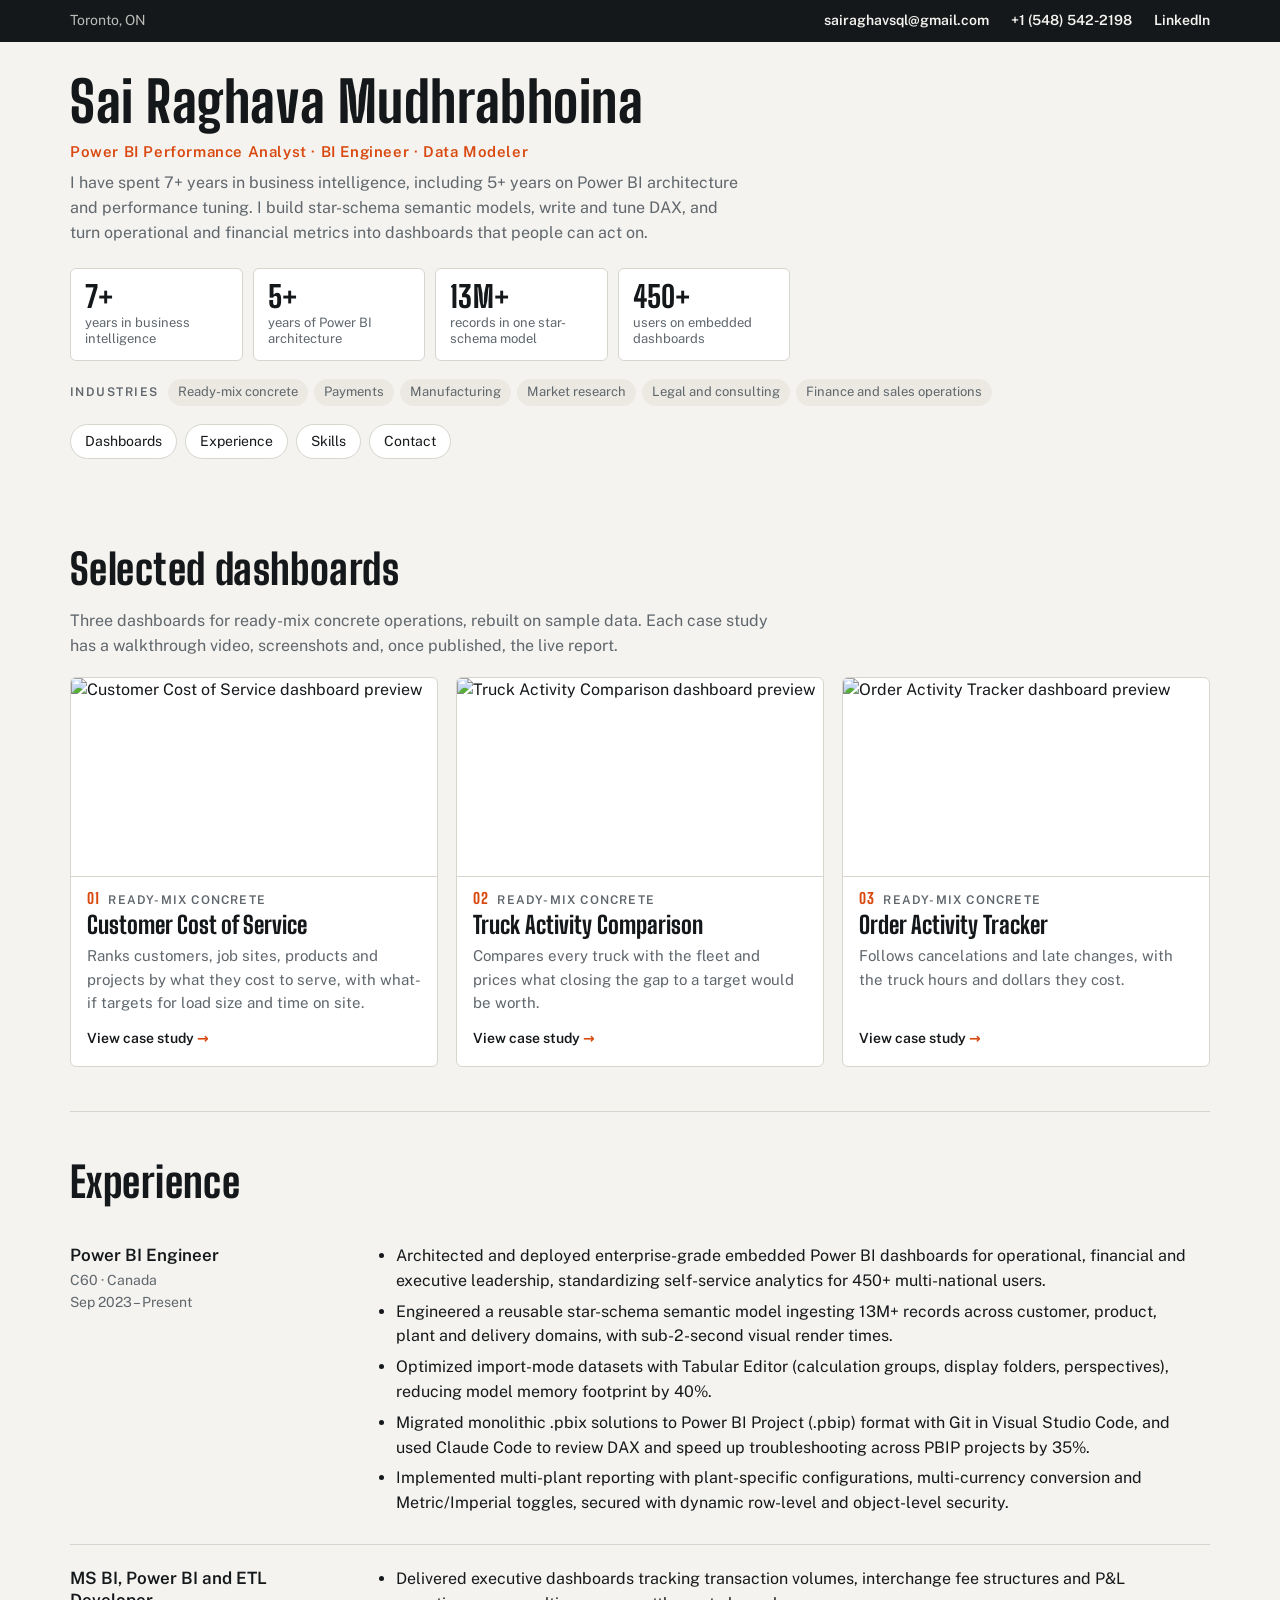
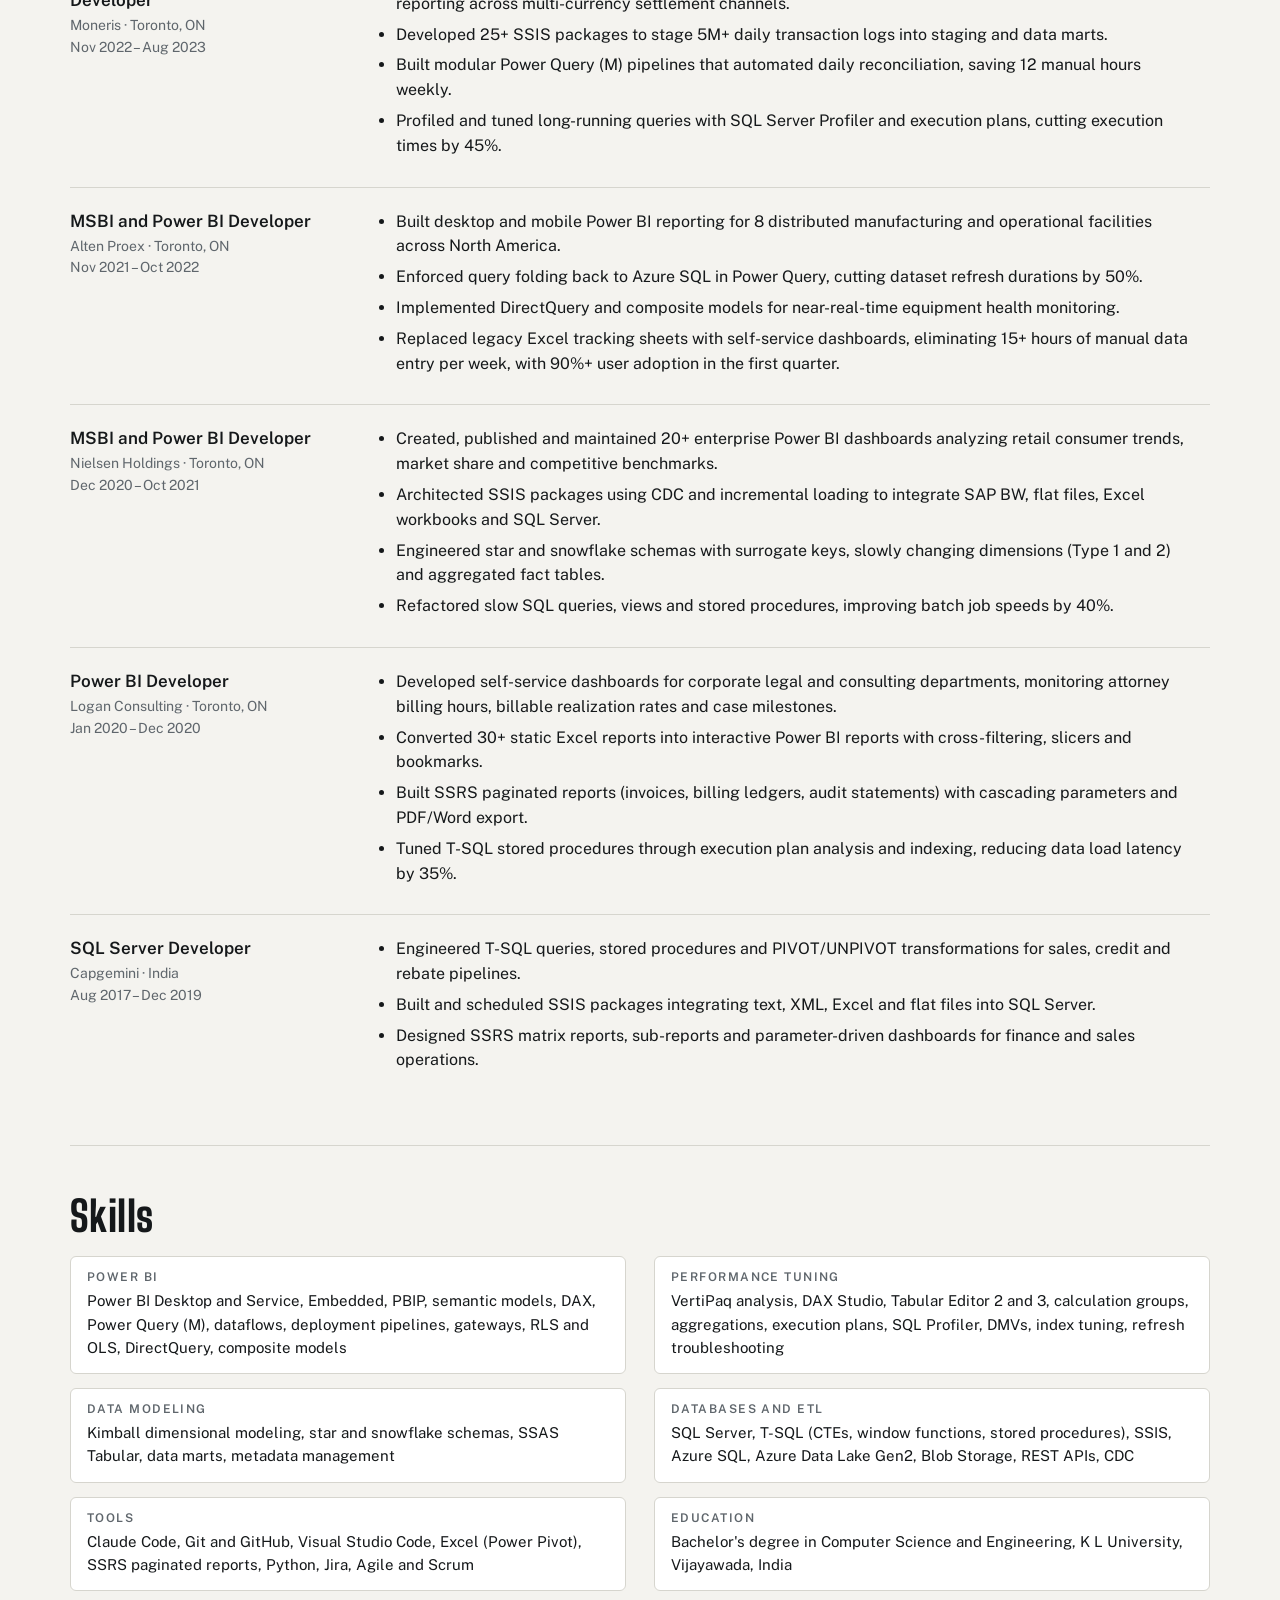
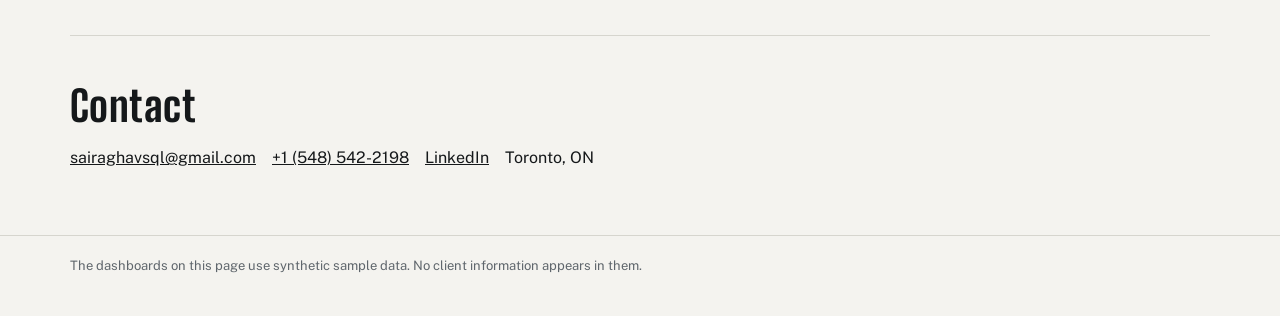
==== index.html @ 88feb470 "Add files via upload" ====
<!DOCTYPE html>
<html lang="en">
<head>
<meta charset="utf-8">
<meta name="viewport" content="width=device-width, initial-scale=1">
<title>Sai Raghava Mudhrabhoina · Power BI Portfolio</title>
<meta name="description" content="Sai Raghava Mudhrabhoina, Power BI performance analyst and BI engineer in Toronto. Dashboards, experience and skills.">
<link rel="preconnect" href="https://fonts.googleapis.com">
<link rel="preconnect" href="https://fonts.gstatic.com" crossorigin>
<link href="https://fonts.googleapis.com/css2?family=Big+Shoulders+Display:wght@800&family=Public+Sans:wght@400;600&display=swap" rel="stylesheet">
<link rel="stylesheet" href="style.css">
</head>
<body>

<div class="bar">
  <div class="wrap">
    <span class="loc">Toronto, ON</span>
    <ul aria-label="Contact">
      <li><a href="mailto:sairaghavsql@gmail.com">sairaghavsql@gmail.com</a></li>
      <li><a href="tel:+15485422198">+1 (548) 542-2198</a></li>
      <li><a href="https://www.linkedin.com/in/sai-mudhrabhoina-4414b4220" target="_blank" rel="noopener">LinkedIn</a></li>
    </ul>
  </div>
</div>

<header class="top">
  <div class="wrap">
    <h1>Sai Raghava Mudhrabhoina</h1>
    <p class="role">Power BI Performance Analyst · BI Engineer · Data Modeler</p>
    <p class="lead">I have spent 7+ years in business intelligence, including 5+ years on Power BI architecture and performance tuning. I build star-schema semantic models, write and tune DAX, and turn operational and financial metrics into dashboards that people can act on.</p>
    <ul class="stats" aria-label="At a glance">
      <li><b>7+</b><span>years in business intelligence</span></li>
      <li><b>5+</b><span>years of Power BI architecture</span></li>
      <li><b>13M+</b><span>records in one star-schema model</span></li>
      <li><b>450+</b><span>users on embedded dashboards</span></li>
    </ul>
    <ul class="ind" aria-label="Industries worked in">
      <li class="lab">Industries</li>
      <li>Ready-mix concrete</li>
      <li>Payments</li>
      <li>Manufacturing</li>
      <li>Market research</li>
      <li>Legal and consulting</li>
      <li>Finance and sales operations</li>
    </ul>
    <nav aria-label="Sections">
      <a href="#work">Dashboards</a>
      <a href="#experience">Experience</a>
      <a href="#skills">Skills</a>
      <a href="#contact">Contact</a>
    </nav>
  </div>
</header>

<main class="wrap">

  <section id="work" aria-labelledby="h-work" style="border-top:0;margin-top:20px">
    <div class="head"><h2 id="h-work">Selected dashboards</h2></div>
    <p style="margin:0;color:var(--muted);max-width:70ch">Three dashboards for ready-mix concrete operations, rebuilt on sample data. Each case study has a walkthrough video, screenshots and, once published, the live report.</p>
    <div class="cards">
    <article class="card">
      <img src="img/ccos1_customer.jpg" width="1274" height="690" alt="Customer Cost of Service dashboard preview" loading="lazy">
      <div class="cb">
        <div class="kicker"><b>01</b>Ready-mix concrete</div>
        <h3>Customer Cost of Service</h3>
        <p>Ranks customers, job sites, products and projects by what they cost to serve, with what-if targets for load size and time on site.</p>
        <a class="more" href="ccos.html">View case study <span aria-hidden="true">&rarr;</span></a>
      </div>
    </article>
    <article class="card">
      <img src="img/tac2_truck.jpg" width="1274" height="690" alt="Truck Activity Comparison dashboard preview" loading="lazy">
      <div class="cb">
        <div class="kicker"><b>02</b>Ready-mix concrete</div>
        <h3>Truck Activity Comparison</h3>
        <p>Compares every truck with the fleet and prices what closing the gap to a target would be worth.</p>
        <a class="more" href="tac.html">View case study <span aria-hidden="true">&rarr;</span></a>
      </div>
    </article>
    <article class="card">
      <img src="img/oat1_overview.jpg" width="1274" height="690" alt="Order Activity Tracker dashboard preview" loading="lazy">
      <div class="cb">
        <div class="kicker"><b>03</b>Ready-mix concrete</div>
        <h3>Order Activity Tracker</h3>
        <p>Follows cancelations and late changes, with the truck hours and dollars they cost.</p>
        <a class="more" href="oat.html">View case study <span aria-hidden="true">&rarr;</span></a>
      </div>
    </article>
    </div>
  </section>

  <!-- Experience -->
  <section id="experience" aria-labelledby="h-exp">
    <div class="head"><h2 id="h-exp">Experience</h2></div>

    <article class="job">
      <div><h3>Power BI Engineer</h3><p class="when">C60 · Canada<br>Sep 2023 – Present</p></div>
      <ul>
        <li>Architected and deployed enterprise-grade embedded Power BI dashboards for operational, financial and executive leadership, standardizing self-service analytics for 450+ multi-national users.</li>
        <li>Engineered a reusable star-schema semantic model ingesting 13M+ records across customer, product, plant and delivery domains, with sub-2-second visual render times.</li>
        <li>Optimized import-mode datasets with Tabular Editor (calculation groups, display folders, perspectives), reducing model memory footprint by 40%.</li>
        <li>Migrated monolithic .pbix solutions to Power BI Project (.pbip) format with Git in Visual Studio Code, and used Claude Code to review DAX and speed up troubleshooting across PBIP projects by 35%.</li>
        <li>Implemented multi-plant reporting with plant-specific configurations, multi-currency conversion and Metric/Imperial toggles, secured with dynamic row-level and object-level security.</li>
      </ul>
    </article>

    <article class="job">
      <div><h3>MS BI, Power BI and ETL Developer</h3><p class="when">Moneris · Toronto, ON<br>Nov 2022 – Aug 2023</p></div>
      <ul>
        <li>Delivered executive dashboards tracking transaction volumes, interchange fee structures and P&amp;L reporting across multi-currency settlement channels.</li>
        <li>Developed 25+ SSIS packages to stage 5M+ daily transaction logs into staging and data marts.</li>
        <li>Built modular Power Query (M) pipelines that automated daily reconciliation, saving 12 manual hours weekly.</li>
        <li>Profiled and tuned long-running queries with SQL Server Profiler and execution plans, cutting execution times by 45%.</li>
      </ul>
    </article>

    <article class="job">
      <div><h3>MSBI and Power BI Developer</h3><p class="when">Alten Proex · Toronto, ON<br>Nov 2021 – Oct 2022</p></div>
      <ul>
        <li>Built desktop and mobile Power BI reporting for 8 distributed manufacturing and operational facilities across North America.</li>
        <li>Enforced query folding back to Azure SQL in Power Query, cutting dataset refresh durations by 50%.</li>
        <li>Implemented DirectQuery and composite models for near-real-time equipment health monitoring.</li>
        <li>Replaced legacy Excel tracking sheets with self-service dashboards, eliminating 15+ hours of manual data entry per week, with 90%+ user adoption in the first quarter.</li>
      </ul>
    </article>

    <article class="job">
      <div><h3>MSBI and Power BI Developer</h3><p class="when">Nielsen Holdings · Toronto, ON<br>Dec 2020 – Oct 2021</p></div>
      <ul>
        <li>Created, published and maintained 20+ enterprise Power BI dashboards analyzing retail consumer trends, market share and competitive benchmarks.</li>
        <li>Architected SSIS packages using CDC and incremental loading to integrate SAP BW, flat files, Excel workbooks and SQL Server.</li>
        <li>Engineered star and snowflake schemas with surrogate keys, slowly changing dimensions (Type 1 and 2) and aggregated fact tables.</li>
        <li>Refactored slow SQL queries, views and stored procedures, improving batch job speeds by 40%.</li>
      </ul>
    </article>

    <article class="job">
      <div><h3>Power BI Developer</h3><p class="when">Logan Consulting · Toronto, ON<br>Jan 2020 – Dec 2020</p></div>
      <ul>
        <li>Developed self-service dashboards for corporate legal and consulting departments, monitoring attorney billing hours, billable realization rates and case milestones.</li>
        <li>Converted 30+ static Excel reports into interactive Power BI reports with cross-filtering, slicers and bookmarks.</li>
        <li>Built SSRS paginated reports (invoices, billing ledgers, audit statements) with cascading parameters and PDF/Word export.</li>
        <li>Tuned T-SQL stored procedures through execution plan analysis and indexing, reducing data load latency by 35%.</li>
      </ul>
    </article>

    <article class="job">
      <div><h3>SQL Server Developer</h3><p class="when">Capgemini · India<br>Aug 2017 – Dec 2019</p></div>
      <ul>
        <li>Engineered T-SQL queries, stored procedures and PIVOT/UNPIVOT transformations for sales, credit and rebate pipelines.</li>
        <li>Built and scheduled SSIS packages integrating text, XML, Excel and flat files into SQL Server.</li>
        <li>Designed SSRS matrix reports, sub-reports and parameter-driven dashboards for finance and sales operations.</li>
      </ul>
    </article>
  </section>

  <!-- Skills -->
  <section id="skills" aria-labelledby="h-skills">
    <div class="head"><h2 id="h-skills">Skills</h2></div>
    <div class="skills">
      <div><h3>Power BI</h3><p>Power BI Desktop and Service, Embedded, PBIP, semantic models, DAX, Power Query (M), dataflows, deployment pipelines, gateways, RLS and OLS, DirectQuery, composite models</p></div>
      <div><h3>Performance tuning</h3><p>VertiPaq analysis, DAX Studio, Tabular Editor 2 and 3, calculation groups, aggregations, execution plans, SQL Profiler, DMVs, index tuning, refresh troubleshooting</p></div>
      <div><h3>Data modeling</h3><p>Kimball dimensional modeling, star and snowflake schemas, SSAS Tabular, data marts, metadata management</p></div>
      <div><h3>Databases and ETL</h3><p>SQL Server, T-SQL (CTEs, window functions, stored procedures), SSIS, Azure SQL, Azure Data Lake Gen2, Blob Storage, REST APIs, CDC</p></div>
      <div><h3>Tools</h3><p>Claude Code, Git and GitHub, Visual Studio Code, Excel (Power Pivot), SSRS paginated reports, Python, Jira, Agile and Scrum</p></div>
      <div><h3>Education</h3><p>Bachelor's degree in Computer Science and Engineering, K L University, Vijayawada, India</p></div>
    </div>
  </section>

  <!-- Contact -->
  <section id="contact" aria-labelledby="h-contact">
    <div class="head"><h2 id="h-contact">Contact</h2></div>
    <p class="contact" style="margin-top:0;font-size:16px"><a href="mailto:sairaghavsql@gmail.com">sairaghavsql@gmail.com</a><a href="tel:+15485422198">+1 (548) 542-2198</a><a href="https://www.linkedin.com/in/sai-mudhrabhoina-4414b4220" target="_blank" rel="noopener">LinkedIn</a><span>Toronto, ON</span></p>
  </section>

</main>

<footer><div class="wrap">The dashboards on this page use synthetic sample data. No client information appears in them.</div></footer>
<script src="config.js"></script>
<script src="app.js"></script>
</body>
</html>
---- style.css ----
:root{
  --bg:#f4f3ef; --card:#fff; --ink:#15181a; --muted:#5f666c; --line:#d6d5ce; --accent:#d9480f; --chip:#ebe9e2;
  --display:"Big Shoulders Display","Arial Narrow",Impact,sans-serif;
  --body:"Public Sans",system-ui,-apple-system,"Segoe UI",sans-serif;
  color-scheme:light;
}
@media (prefers-color-scheme:dark){:root{--bg:#131517; --card:#1b1e21; --ink:#ecebe6; --muted:#9aa2a8; --line:#33383c; --accent:#ff7a33; --chip:#262a2e; color-scheme:dark}}
*{box-sizing:border-box}
html{scroll-behavior:smooth;-webkit-text-size-adjust:100%}
body{margin:0;background:var(--bg);color:var(--ink);font:400 16px/1.55 var(--body)}
a{color:inherit}
:focus-visible{outline:2px solid var(--accent);outline-offset:3px}
.wrap{max-width:1180px;margin:0 auto;padding:0 20px}

.bar{background:var(--ink);color:var(--bg);font-size:14px}
.bar .wrap{display:flex;gap:8px 24px;flex-wrap:wrap;align-items:center;justify-content:space-between;padding-top:10px;padding-bottom:10px}
.bar .loc{opacity:.75}
.bar ul{display:flex;gap:6px 22px;flex-wrap:wrap;margin:0;padding:0;list-style:none}
.bar a{color:inherit;text-decoration:none;font-weight:600}
.bar a:hover{text-decoration:underline}
.bar a:focus-visible{outline-color:var(--bg)}
header.top{padding:32px 0 20px}
header.top h1{font:800 clamp(34px,6vw,56px)/1 var(--display);letter-spacing:.01em;margin:0}
header.top p{margin:10px 0 0;color:var(--muted);max-width:62ch}
nav{display:flex;gap:8px;flex-wrap:wrap;margin-top:18px}
nav a{padding:6px 14px;border:1px solid var(--line);border-radius:99px;font-size:14px;text-decoration:none;background:var(--card)}
nav a:hover{border-color:var(--ink)}

section{padding:48px 0 8px;scroll-margin-top:12px;border-top:1px solid var(--line);margin-top:36px}
section:first-of-type{margin-top:12px}
.head{display:flex;gap:14px;align-items:baseline;flex-wrap:wrap;margin-bottom:18px}
.num{font:800 18px/1 var(--display);color:var(--accent);letter-spacing:.08em}
h2{font:800 clamp(28px,4.4vw,42px)/1.05 var(--display);margin:0;letter-spacing:.01em}
h3{font:600 12px/1 var(--body);letter-spacing:.12em;text-transform:uppercase;color:var(--muted);margin:0 0 10px}

.intro{display:grid;gap:28px;grid-template-columns:1fr;align-items:start}
@media (min-width:920px){.intro{grid-template-columns:minmax(0,5fr) minmax(0,7fr)}}
.intro p{margin:0 0 14px;max-width:62ch}
.intro ul{margin:0 0 16px;padding-left:20px;color:var(--ink)}
.intro li{margin:0 0 6px}
.chips{display:flex;gap:6px;flex-wrap:wrap;margin:0;padding:0;list-style:none}
.chips li{margin:0;padding:3px 10px;background:var(--chip);border-radius:99px;font-size:13px;color:var(--muted)}
.video{background:#0f1a1c;border-radius:6px;overflow:hidden;border:1px solid var(--line)}
.video video{display:block;width:100%;aspect-ratio:16/9;background:#0f1a1c}
.vnote{margin:6px 2px 0;font-size:13px;color:var(--muted)}

.shots{margin-top:30px}
.tabs{display:flex;gap:6px;flex-wrap:wrap;margin-bottom:10px}
.tabs button{font:600 13px/1 var(--body);padding:8px 14px;border-radius:99px;border:1px solid var(--line);background:var(--card);color:var(--ink);cursor:pointer}
.tabs button:hover{border-color:var(--ink)}
.tabs button[aria-pressed="true"]{background:var(--ink);color:var(--bg);border-color:var(--ink)}
.shot{margin:0;background:var(--card);border:1px solid var(--line);border-radius:6px;overflow:hidden}
.shot a{display:block;line-height:0}
.shot img{display:block;width:100%;height:auto}
.shot figcaption{padding:10px 14px;font-size:14px;color:var(--muted);border-top:1px solid var(--line)}

.live{margin-top:30px}
.live[hidden]{display:none}
.frame{background:var(--card);border:1px solid var(--line);border-radius:6px;overflow:hidden}
.frame iframe{display:block;width:100%;aspect-ratio:16/9;min-height:440px;border:0}
.open{margin:8px 0 0;text-align:right;font-size:13px}
.open a{color:var(--muted)}

header.top .role{margin:12px 0 0;font:600 15px/1.3 var(--body);letter-spacing:.04em;color:var(--accent)}
header.top .lead{max-width:68ch}
.stats{display:grid;grid-template-columns:repeat(2,minmax(0,1fr));gap:10px;margin:22px 0 0;padding:0;list-style:none;max-width:720px}
@media (min-width:640px){.stats{grid-template-columns:repeat(4,minmax(0,1fr))}}
.stats li{background:var(--card);border:1px solid var(--line);border-radius:6px;padding:12px 14px}
.stats b{display:block;font:800 30px/1 var(--display);letter-spacing:.01em}
.stats span{font-size:13px;color:var(--muted);line-height:1.3;display:block;margin-top:4px}
.ind{margin:18px 0 0;display:flex;gap:6px;flex-wrap:wrap;align-items:center;padding:0;list-style:none}
.ind .lab{font:600 12px/1 var(--body);letter-spacing:.12em;text-transform:uppercase;color:var(--muted);margin-right:4px}
.ind li:not(.lab){padding:3px 10px;background:var(--chip);border-radius:99px;font-size:13px;color:var(--muted)}
.contact{display:flex;gap:16px;flex-wrap:wrap;margin:18px 0 0;font-size:14px}
.contact a{color:var(--ink)}

.band{margin:40px 0 0}
.band h2{font-size:clamp(24px,3.4vw,32px)}
.band p{margin:8px 0 0;color:var(--muted);max-width:70ch}

.job{display:grid;gap:6px 28px;grid-template-columns:1fr;padding:22px 0;border-top:1px solid var(--line)}
@media (min-width:820px){.job{grid-template-columns:minmax(0,3fr) minmax(0,9fr)}}
.job:first-of-type{border-top:0}
.job h3{margin:0 0 4px;text-transform:none;letter-spacing:0;font:600 17px/1.3 var(--body);color:var(--ink)}
.job .when{margin:0;font-size:14px;color:var(--muted)}
.job ul{margin:0;padding-left:20px}
.job li{margin:0 0 6px;max-width:80ch}
.skills{display:grid;gap:14px 28px;grid-template-columns:1fr}
@media (min-width:820px){.skills{grid-template-columns:repeat(2,minmax(0,1fr))}}
.skills div{background:var(--card);border:1px solid var(--line);border-radius:6px;padding:14px 16px}
.skills h3{margin-bottom:6px}
.skills p{margin:0;font-size:15px}
.edu{margin:18px 0 0}
.edu p{margin:0}

footer{margin-top:56px;border-top:1px solid var(--line);padding:20px 0 40px;color:var(--muted);font-size:13px}
@media (max-width:520px){.frame iframe{aspect-ratio:auto;height:72vh}}
@media (prefers-reduced-motion:reduce){html{scroll-behavior:auto}}

.crumb{display:inline-block;margin:0 0 14px;font-size:14px;color:var(--muted);text-decoration:none}
.crumb:hover{color:var(--ink);text-decoration:underline}
h1.title{font:800 clamp(34px,5.2vw,54px)/1.02 var(--display);margin:0;letter-spacing:.01em}
.titlerow{display:flex;gap:14px;align-items:baseline;flex-wrap:wrap}
.notes{margin:0 0 22px;padding:14px 16px;background:var(--card);border:1px solid var(--line);border-radius:6px}
.notes[hidden],.notes [hidden]{display:none}
.notes p{margin:0 0 12px}
.notes p:last-child{margin-bottom:0}
.notes h3{margin-bottom:4px}
.cards{display:grid;gap:18px;grid-template-columns:1fr;margin-top:18px}
@media (min-width:760px){.cards{grid-template-columns:repeat(3,minmax(0,1fr))}}
.card{position:relative;display:flex;flex-direction:column;background:var(--card);border:1px solid var(--line);border-radius:6px;overflow:hidden}
.card:hover{border-color:var(--ink)}
.card img{display:block;width:100%;height:auto;border-bottom:1px solid var(--line)}
.card .cb{padding:14px 16px 16px;display:flex;flex-direction:column;gap:6px;flex:1}
.card .kicker{font:600 12px/1 var(--body);letter-spacing:.1em;text-transform:uppercase;color:var(--muted)}
.card .kicker b{color:var(--accent);margin-right:8px;font:800 15px/1 var(--display);letter-spacing:.08em}
.card h3{margin:0;text-transform:none;letter-spacing:0;font:800 24px/1.1 var(--display);color:var(--ink)}
.card p{margin:0;font-size:15px;color:var(--muted)}
.card a.more{margin-top:auto;padding-top:8px;font-weight:600;font-size:14px;text-decoration:none;color:var(--ink)}
.card a.more::after{content:"";position:absolute;inset:0}
.card a.more span{color:var(--accent)}
.pager{display:flex;justify-content:space-between;gap:12px;flex-wrap:wrap;margin-top:44px;padding-top:18px;border-top:1px solid var(--line)}
.pager a{padding:8px 14px;border:1px solid var(--line);border-radius:99px;font-size:14px;text-decoration:none;background:var(--card)}
.pager a:hover{border-color:var(--ink)}
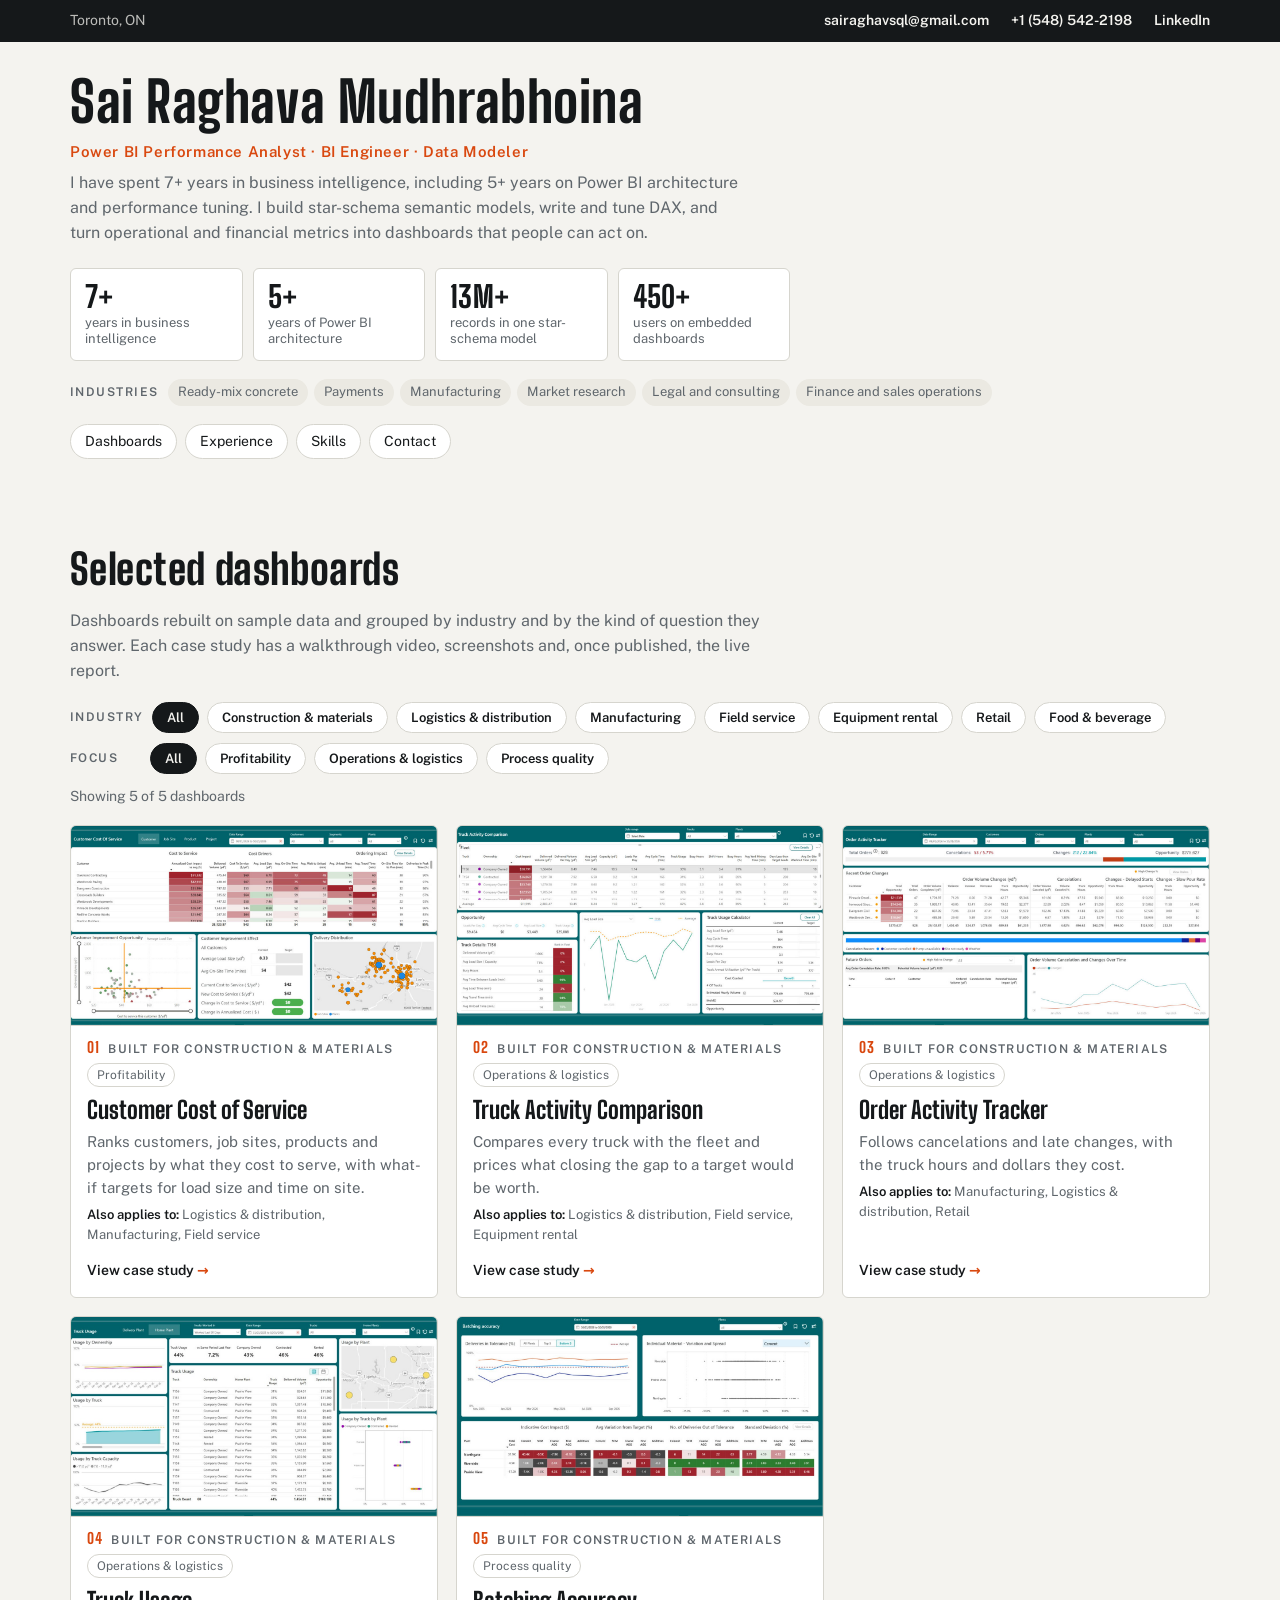
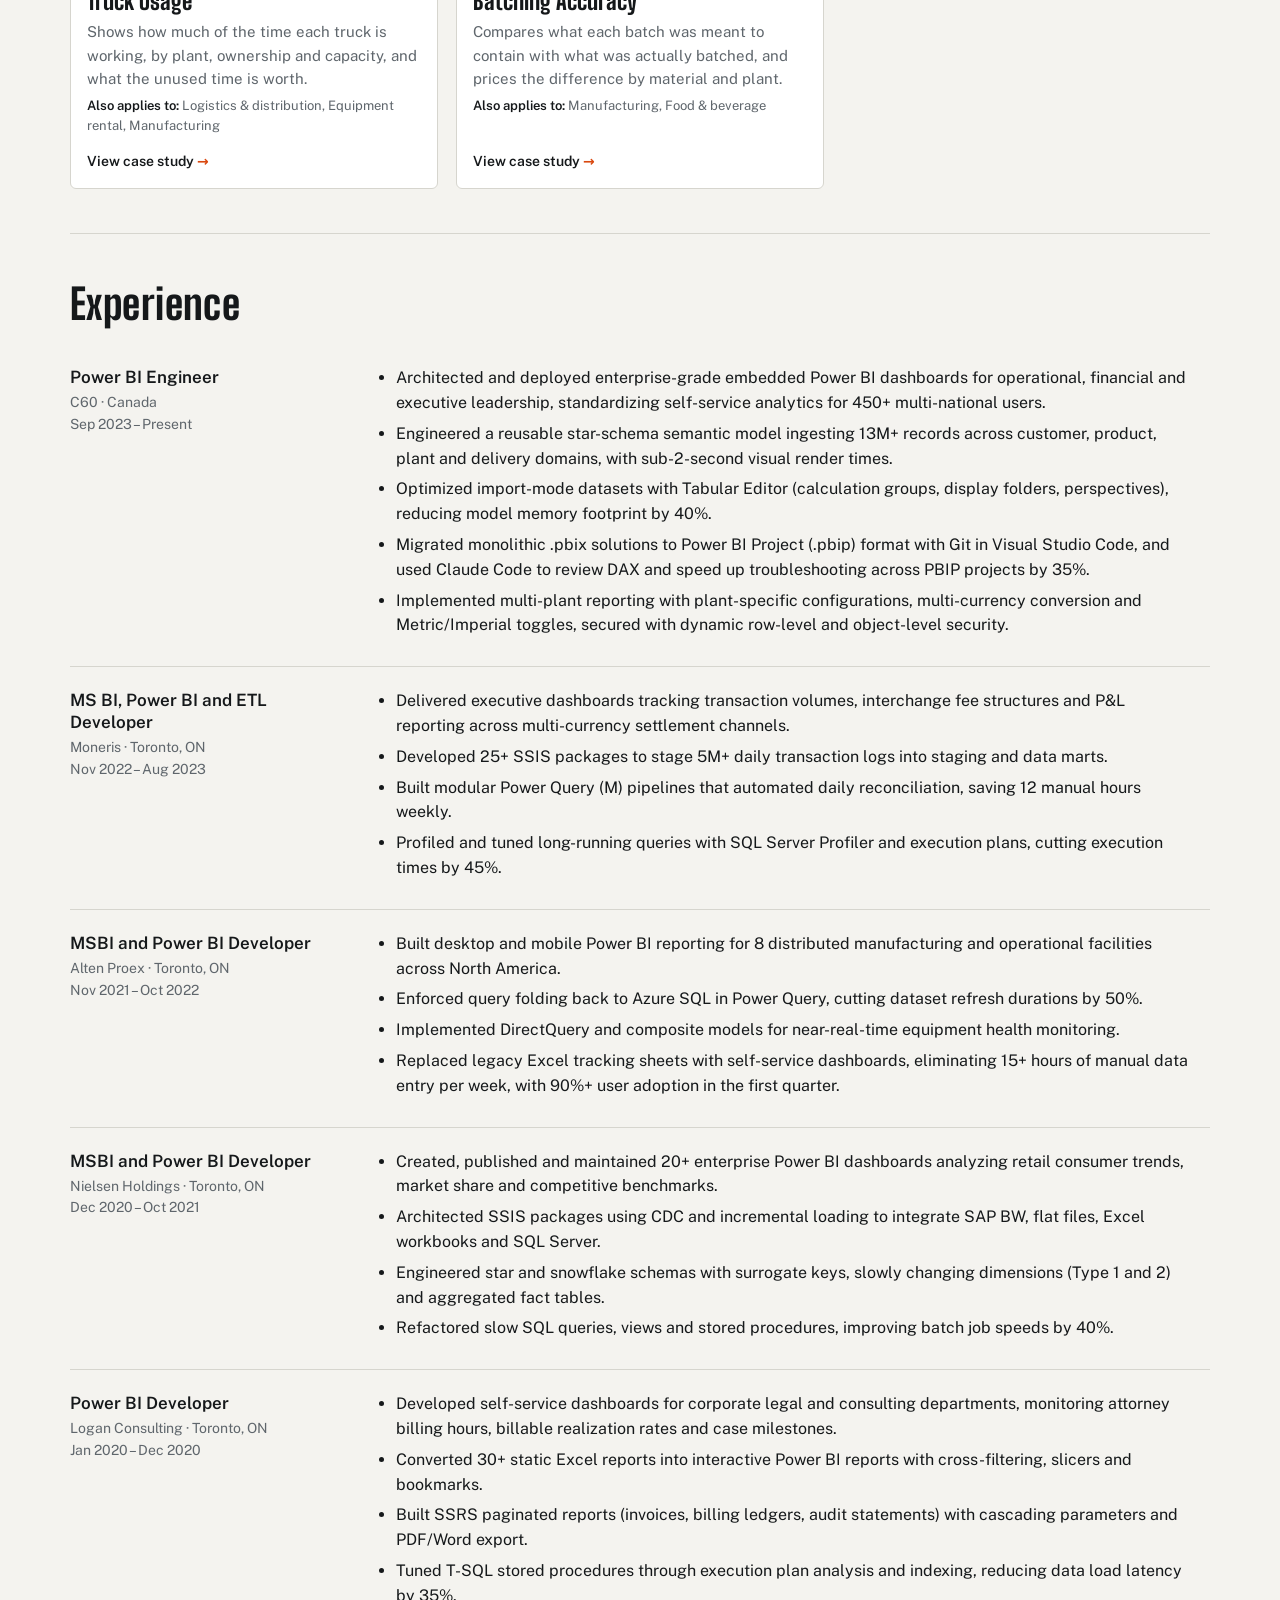
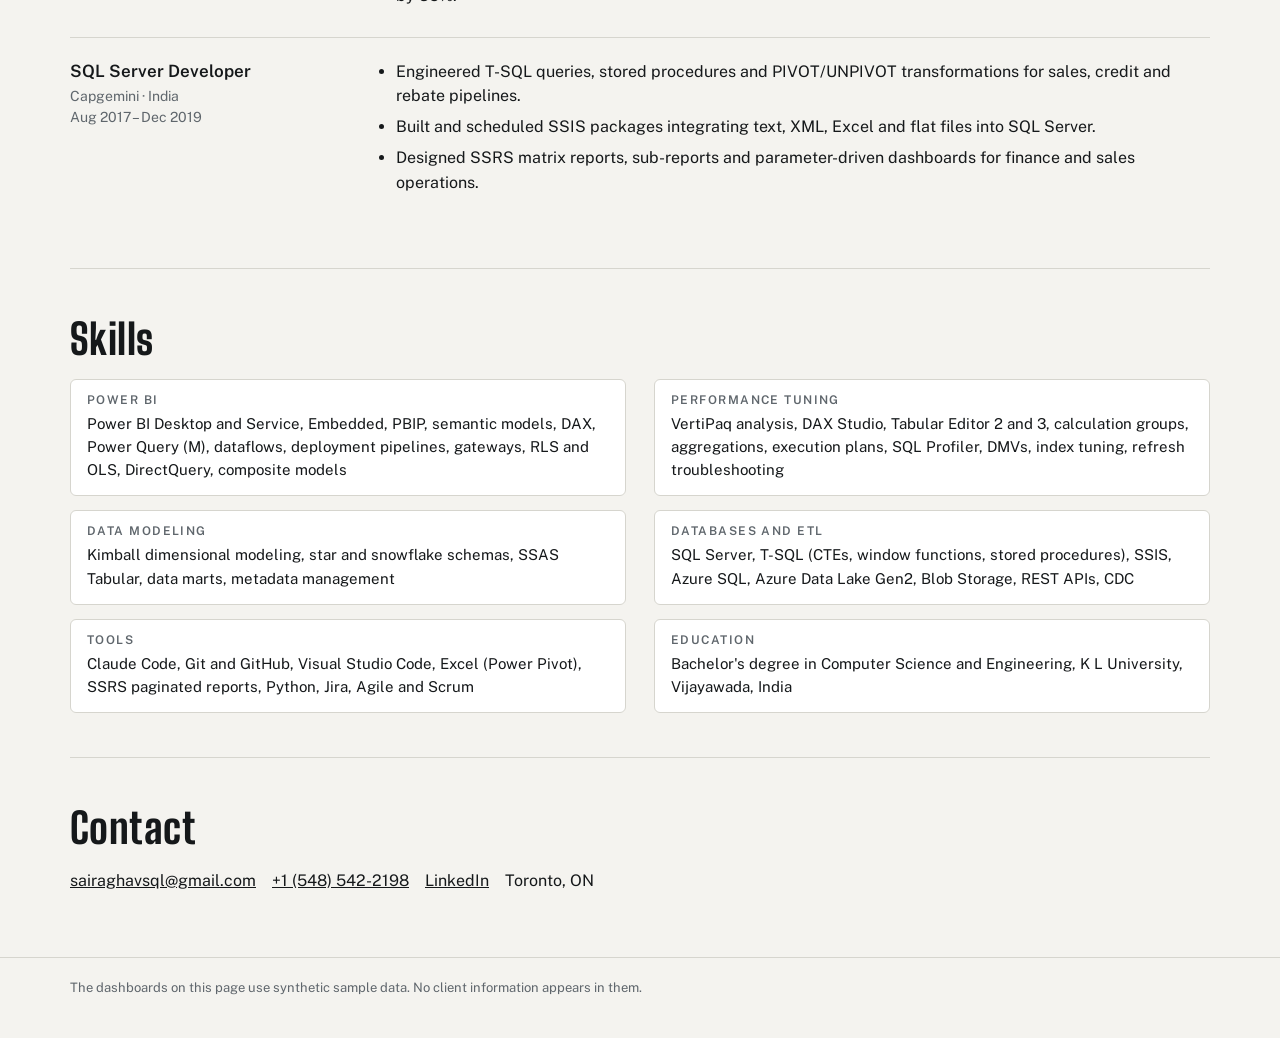
==== commit 9dcb48e8: "Add files via upload" ====
--- a/index.html
+++ b/index.html
@@ -56,33 +56,63 @@
 
   <section id="work" aria-labelledby="h-work" style="border-top:0;margin-top:20px">
     <div class="head"><h2 id="h-work">Selected dashboards</h2></div>
-    <p style="margin:0;color:var(--muted);max-width:70ch">Three dashboards for ready-mix concrete operations, rebuilt on sample data. Each case study has a walkthrough video, screenshots and, once published, the live report.</p>
+    <p style="margin:0;color:var(--muted);max-width:70ch">Dashboards rebuilt on sample data and grouped by industry and by the kind of question they answer. Each case study has a walkthrough video, screenshots and, once published, the live report.</p>
+    <div class="filters" data-filters hidden aria-label="Filter dashboards"></div>
+    <p class="count" data-count aria-live="polite" hidden></p>
     <div class="cards">
-    <article class="card">
+    <article class="card" data-industry="Construction & materials|Logistics & distribution|Manufacturing|Field service" data-theme="Profitability">
       <img src="img/ccos1_customer.jpg" width="1274" height="690" alt="Customer Cost of Service dashboard preview" loading="lazy">
       <div class="cb">
-        <div class="kicker"><b>01</b>Ready-mix concrete</div>
+        <div class="kicker"><b>01</b>Built for Construction & materials</div>
+        <div class="tags"><span>Profitability</span></div>
         <h3>Customer Cost of Service</h3>
         <p>Ranks customers, job sites, products and projects by what they cost to serve, with what-if targets for load size and time on site.</p>
+        <p class="fits"><b>Also applies to:</b> Logistics & distribution, Manufacturing, Field service</p>
         <a class="more" href="ccos.html">View case study <span aria-hidden="true">&rarr;</span></a>
       </div>
     </article>
-    <article class="card">
+    <article class="card" data-industry="Construction & materials|Logistics & distribution|Field service|Equipment rental" data-theme="Operations & logistics">
       <img src="img/tac2_truck.jpg" width="1274" height="690" alt="Truck Activity Comparison dashboard preview" loading="lazy">
       <div class="cb">
-        <div class="kicker"><b>02</b>Ready-mix concrete</div>
+        <div class="kicker"><b>02</b>Built for Construction & materials</div>
+        <div class="tags"><span>Operations & logistics</span></div>
         <h3>Truck Activity Comparison</h3>
         <p>Compares every truck with the fleet and prices what closing the gap to a target would be worth.</p>
+        <p class="fits"><b>Also applies to:</b> Logistics & distribution, Field service, Equipment rental</p>
         <a class="more" href="tac.html">View case study <span aria-hidden="true">&rarr;</span></a>
       </div>
     </article>
-    <article class="card">
+    <article class="card" data-industry="Construction & materials|Manufacturing|Logistics & distribution|Retail" data-theme="Operations & logistics">
       <img src="img/oat1_overview.jpg" width="1274" height="690" alt="Order Activity Tracker dashboard preview" loading="lazy">
       <div class="cb">
-        <div class="kicker"><b>03</b>Ready-mix concrete</div>
+        <div class="kicker"><b>03</b>Built for Construction & materials</div>
+        <div class="tags"><span>Operations & logistics</span></div>
         <h3>Order Activity Tracker</h3>
         <p>Follows cancelations and late changes, with the truck hours and dollars they cost.</p>
+        <p class="fits"><b>Also applies to:</b> Manufacturing, Logistics & distribution, Retail</p>
         <a class="more" href="oat.html">View case study <span aria-hidden="true">&rarr;</span></a>
+      </div>
+    </article>
+    <article class="card" data-industry="Construction & materials|Logistics & distribution|Equipment rental|Manufacturing" data-theme="Operations & logistics">
+      <img src="img/tu1_overview.jpg" width="1274" height="690" alt="Truck Usage dashboard preview" loading="lazy">
+      <div class="cb">
+        <div class="kicker"><b>04</b>Built for Construction & materials</div>
+        <div class="tags"><span>Operations & logistics</span></div>
+        <h3>Truck Usage</h3>
+        <p>Shows how much of the time each truck is working, by plant, ownership and capacity, and what the unused time is worth.</p>
+        <p class="fits"><b>Also applies to:</b> Logistics & distribution, Equipment rental, Manufacturing</p>
+        <a class="more" href="tu.html">View case study <span aria-hidden="true">&rarr;</span></a>
+      </div>
+    </article>
+    <article class="card" data-industry="Construction & materials|Manufacturing|Food & beverage" data-theme="Process quality">
+      <img src="img/ba1_overview.jpg" width="1274" height="690" alt="Batching Accuracy dashboard preview" loading="lazy">
+      <div class="cb">
+        <div class="kicker"><b>05</b>Built for Construction & materials</div>
+        <div class="tags"><span>Process quality</span></div>
+        <h3>Batching Accuracy</h3>
+        <p>Compares what each batch was meant to contain with what was actually batched, and prices the difference by material and plant.</p>
+        <p class="fits"><b>Also applies to:</b> Manufacturing, Food & beverage</p>
+        <a class="more" href="ba.html">View case study <span aria-hidden="true">&rarr;</span></a>
       </div>
     </article>
     </div>
--- a/style.css
+++ b/style.css
@@ -122,3 +122,20 @@
 .pager{display:flex;justify-content:space-between;gap:12px;flex-wrap:wrap;margin-top:44px;padding-top:18px;border-top:1px solid var(--line)}
 .pager a{padding:8px 14px;border:1px solid var(--line);border-radius:99px;font-size:14px;text-decoration:none;background:var(--card)}
 .pager a:hover{border-color:var(--ink)}
+
+.tags{display:flex;gap:6px;flex-wrap:wrap;margin:2px 0 4px}
+.tags span{padding:2px 9px;border:1px solid var(--line);border-radius:99px;font-size:12px;color:var(--muted)}
+header.top .tags.big{margin:12px 0 0}
+header.top .tags.big span{font-size:13px;padding:3px 11px;background:var(--chip);border-color:transparent}
+.filters{display:flex;flex-direction:column;gap:10px;margin-top:18px}
+.fgroup{display:flex;gap:8px;flex-wrap:wrap;align-items:center}
+.fgroup .lab{font:600 12px/1 var(--body);letter-spacing:.12em;text-transform:uppercase;color:var(--muted);min-width:72px}
+.fgroup button{font:600 13px/1 var(--body);padding:8px 14px;border-radius:99px;border:1px solid var(--line);background:var(--card);color:var(--ink);cursor:pointer}
+.fgroup button:hover{border-color:var(--ink)}
+.fgroup button[aria-pressed="true"]{background:var(--ink);color:var(--bg);border-color:var(--ink)}
+.count{margin:12px 0 0;font-size:14px;color:var(--muted)}
+.card p.fits{font-size:13px}
+.card p.fits b{color:var(--ink);font-weight:600}
+.fitsline{margin:8px 0 0;font-size:14px;color:var(--muted)}
+.fitsline b{color:var(--ink);font-weight:600}
+.card[hidden]{display:none}
